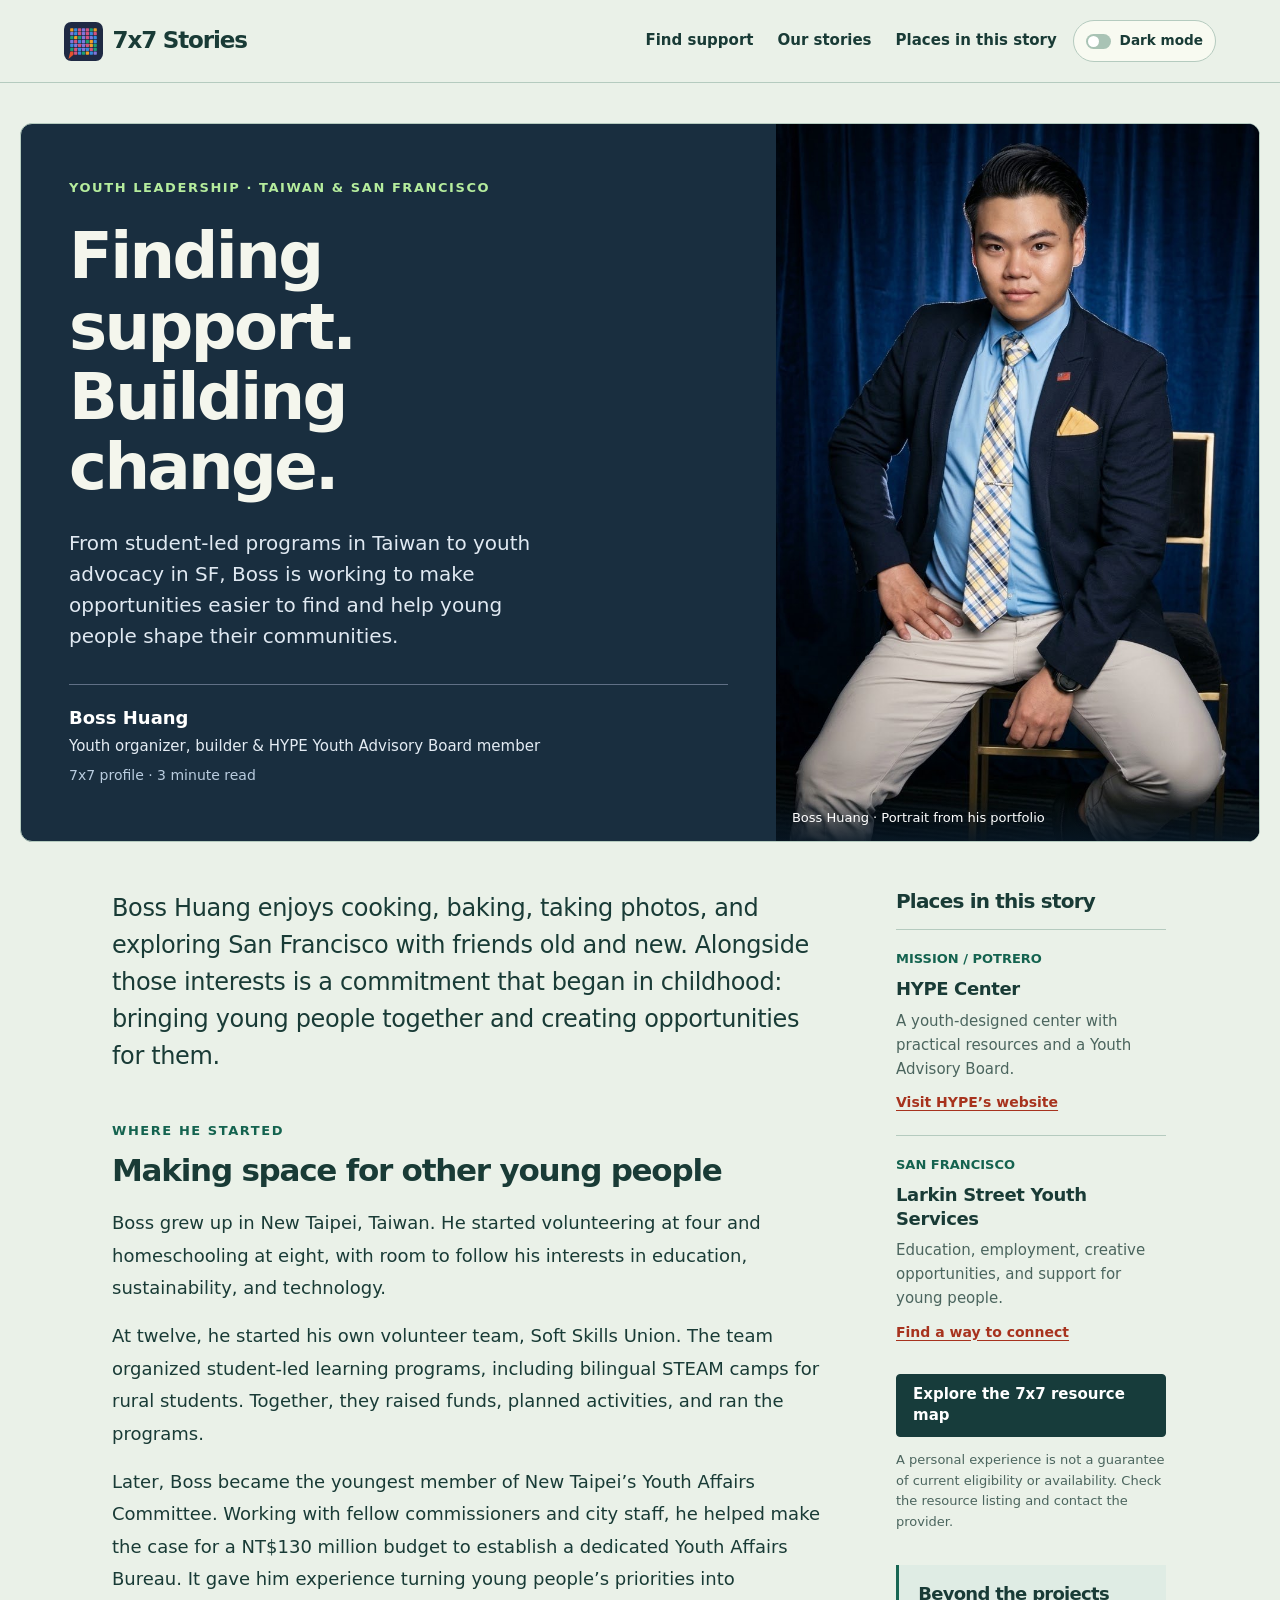
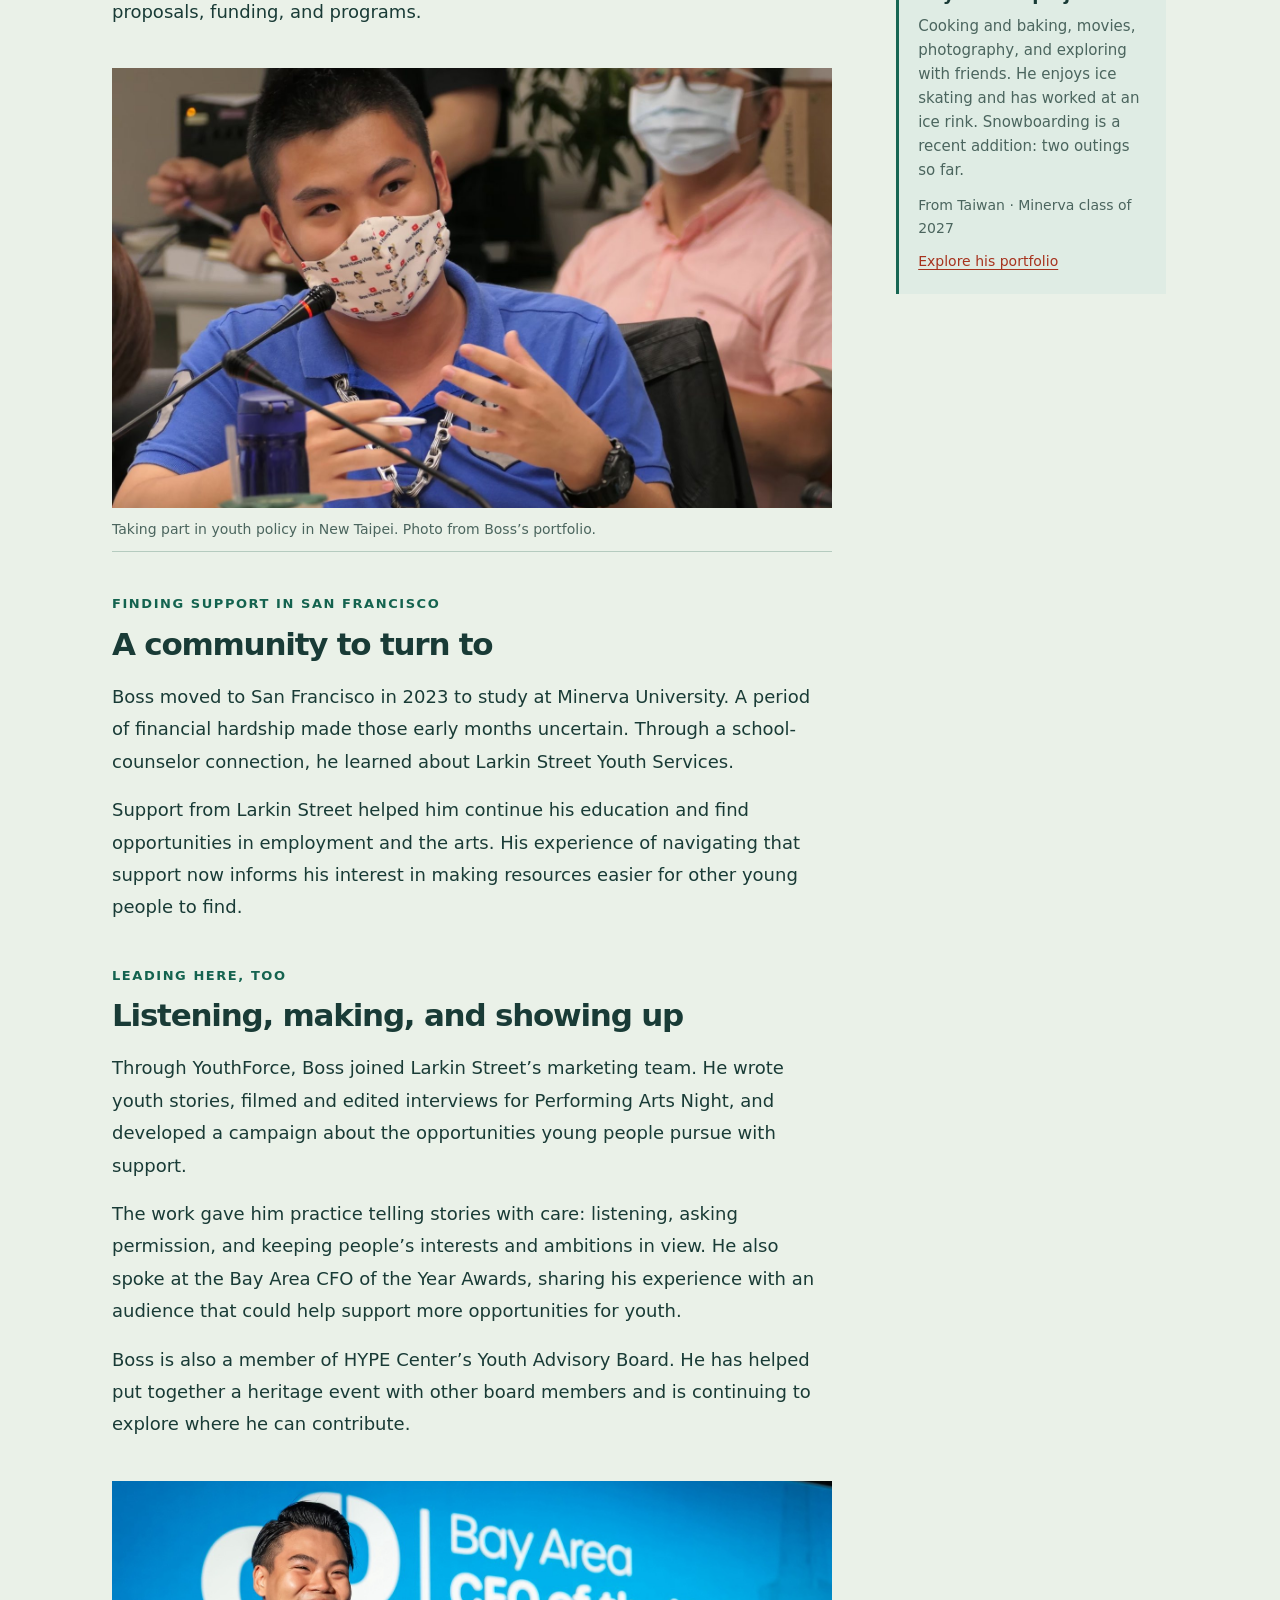
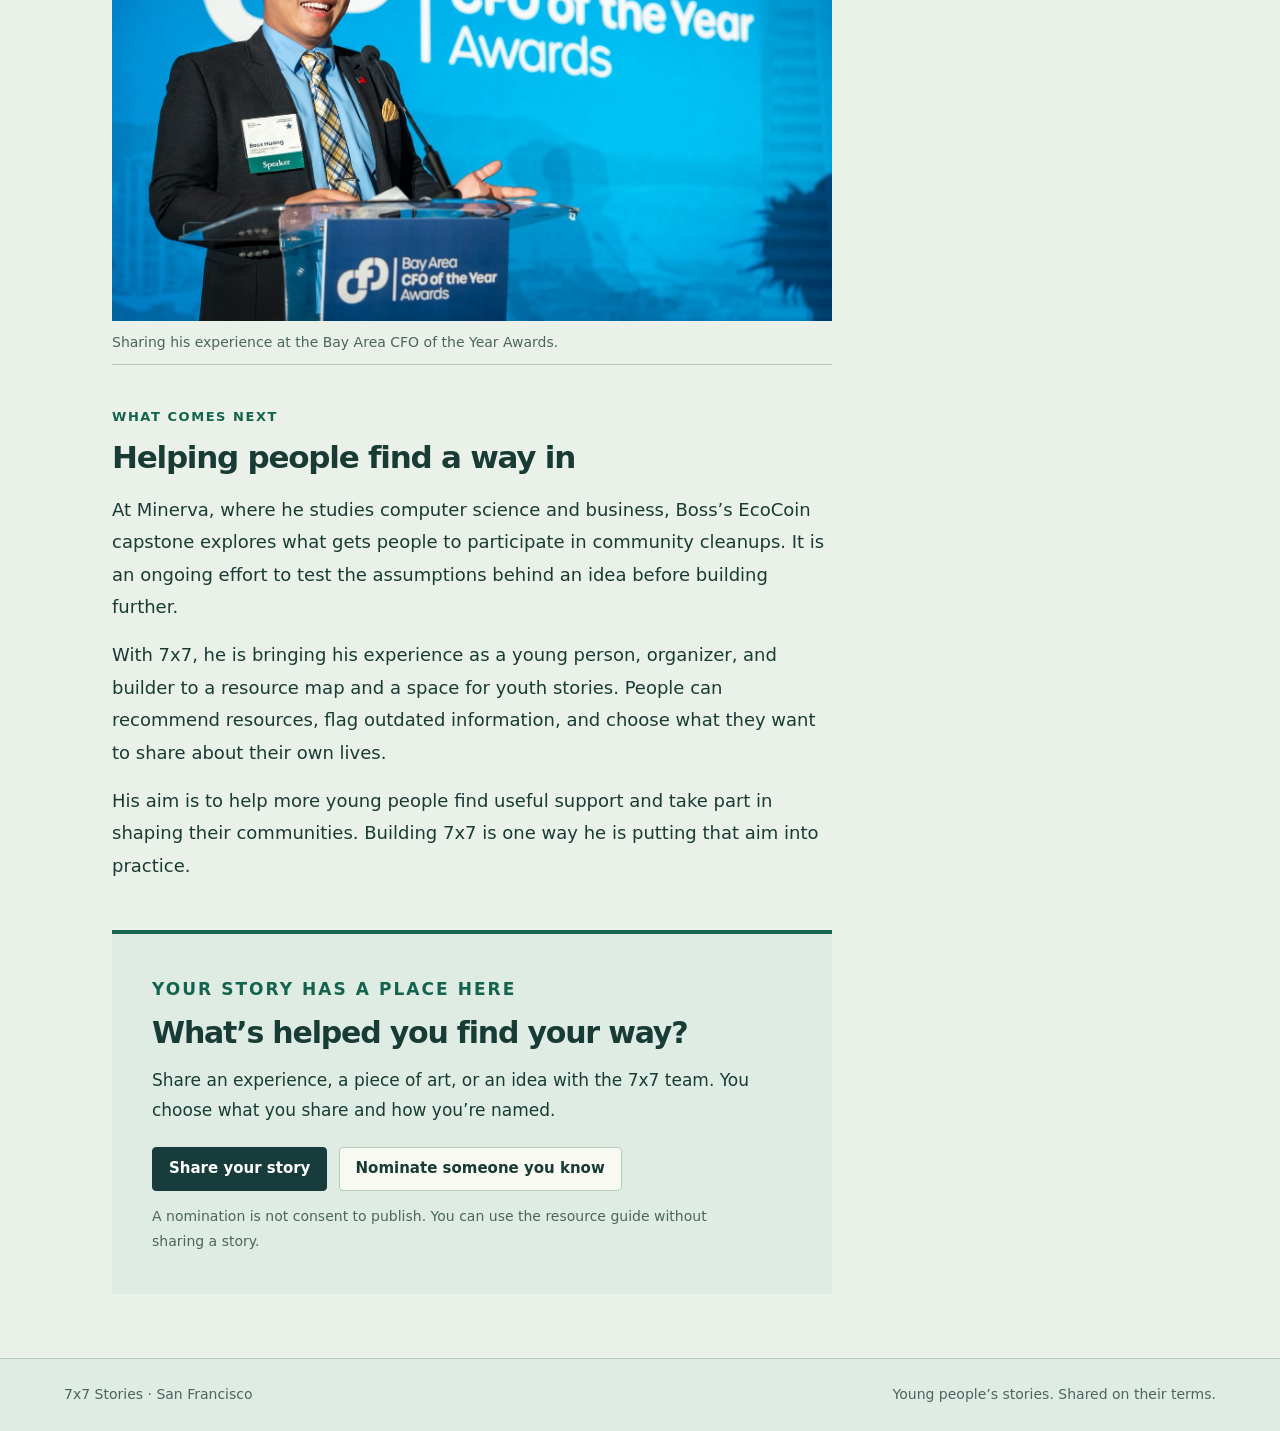
==== stories/boss-huang/index.html @ 477134ff "Publish Boss profile, invite new stories, and add light and dark themes" ====
<!doctype html><html lang="en"><head><meta charset="utf-8"><meta name="viewport" content="width=device-width,initial-scale=1"><meta name="description" content="Boss Huang on youth leadership in Taiwan and San Francisco, finding community, and building 7x7 Stories."><title>Boss Huang · Finding support. Building change. · 7x7 Stories</title><link rel="stylesheet" href="../../story.css?v=bb66f2e9b196"><link rel="stylesheet" href="../../theme.css?v=ca0a4fb6cbe6"><script src="../../theme.js?v=5d328eca664b"></script></head><body class="story-page"><a class="skip" href="#story">Skip to story</a>

<header><a class="brand" href="../../index.html"><img src="../../assets/mark.svg" alt="" width="39" height="39">7x7 Stories</a><nav aria-label="Main navigation"><a href="../../index.html">Find support</a><a href="../../index.html#stories">Our stories</a><a href="#places">Places in this story</a></nav><button class="theme-toggle" type="button" aria-pressed="false"><span class="theme-indicator" aria-hidden="true"></span>Dark mode</button></header>
<main><article><div class="cover"><div class="cover-copy"><p class="eyebrow">YOUTH LEADERSHIP · TAIWAN &amp; SAN FRANCISCO</p><h1>Finding support.<br>Building change.</h1><p class="dek">From student-led programs in Taiwan to youth advocacy in SF, Boss is working to make opportunities easier to find and help young people shape their communities.</p><p class="byline"><b>Boss Huang</b>Youth organizer, builder &amp; HYPE Youth Advisory Board member<span>7x7 profile · 3 minute read</span></p></div><figure class="cover-photo"><img src="../../assets/stories/boss/portrait.jpg" alt="Boss Huang seated for a portrait in a navy blazer with a yellow pocket square." width="864" height="1208"><figcaption>Boss Huang · Portrait from his portfolio</figcaption></figure></div>
<div class="article-layout"><div class="story" id="story"><p class="lead">Boss Huang enjoys cooking, baking, taking photos, and exploring San Francisco with friends old and new. Alongside those interests is a commitment that began in childhood: bringing young people together and creating opportunities for them.</p>
<section id="taiwan"><p class="chapter">WHERE HE STARTED</p><h2>Making space for other young people</h2><p>Boss grew up in New Taipei, Taiwan. He started volunteering at four and homeschooling at eight, with room to follow his interests in education, sustainability, and technology.</p><p>At twelve, he started his own volunteer team, Soft Skills Union. The team organized student-led learning programs, including bilingual STEAM camps for rural students. Together, they raised funds, planned activities, and ran the programs.</p><p>Later, Boss became the youngest member of New Taipei’s Youth Affairs Committee. Working with fellow commissioners and city staff, he helped make the case for a NT$130 million budget to establish a dedicated Youth Affairs Bureau. It gave him experience turning young people’s priorities into proposals, funding, and programs.</p></section>
<figure class="documentary"><img src="../../assets/stories/boss/youth-commission.jpg" alt="Boss speaking into a microphone at a New Taipei youth committee meeting." width="1600" height="1067" loading="lazy"><figcaption>Taking part in youth policy in New Taipei. Photo from Boss’s portfolio.</figcaption></figure>
<section id="support"><p class="chapter">FINDING SUPPORT IN SAN FRANCISCO</p><h2>A community to turn to</h2><p>Boss moved to San Francisco in 2023 to study at Minerva University. A period of financial hardship made those early months uncertain. Through a school-counselor connection, he learned about Larkin Street Youth Services.</p><p>Support from Larkin Street helped him continue his education and find opportunities in employment and the arts. His experience of navigating that support now informs his interest in making resources easier for other young people to find.</p></section>
<section id="leadership"><p class="chapter">LEADING HERE, TOO</p><h2>Listening, making, and showing up</h2><p>Through YouthForce, Boss joined Larkin Street’s marketing team. He wrote youth stories, filmed and edited interviews for Performing Arts Night, and developed a campaign about the opportunities young people pursue with support.</p><p>The work gave him practice telling stories with care: listening, asking permission, and keeping people’s interests and ambitions in view. He also spoke at the Bay Area CFO of the Year Awards, sharing his experience with an audience that could help support more opportunities for youth.</p><p>Boss is also a member of HYPE Center’s Youth Advisory Board. He has helped put together a heritage event with other board members and is continuing to explore where he can contribute.</p></section>
<figure class="documentary"><img src="../../assets/stories/boss/cfo-speaking.jpg" alt="Boss smiling while speaking at a podium at the Bay Area CFO of the Year Awards." width="1567" height="1045" loading="lazy"><figcaption>Sharing his experience at the Bay Area CFO of the Year Awards.</figcaption></figure>
<section id="next"><p class="chapter">WHAT COMES NEXT</p><h2>Helping people find a way in</h2><p>At Minerva, where he studies computer science and business, Boss’s EcoCoin capstone explores what gets people to participate in community cleanups. It is an ongoing effort to test the assumptions behind an idea before building further.</p><p>With 7x7, he is bringing his experience as a young person, organizer, and builder to a resource map and a space for youth stories. People can recommend resources, flag outdated information, and choose what they want to share about their own lives.</p><p>His aim is to help more young people find useful support and take part in shaping their communities. Building 7x7 is one way he is putting that aim into practice.</p></section>
<div class="invitation"><p class="chapter">YOUR STORY HAS A PLACE HERE</p><h2>What’s helped you find your way?</h2><p>Share an experience, a piece of art, or an idea with the 7x7 team. You choose what you share and how you’re named.</p><div class="actions"><a class="button" href="../../index.html?nominate=self#stories">Share your story</a><a class="button secondary" href="../../index.html?nominate=other#stories">Nominate someone you know</a></div><p class="small">A nomination is not consent to publish. You can use the resource guide without sharing a story.</p></div></div>
<aside class="sidebar" id="places" aria-label="Places connected to this story"><h2>Places in this story</h2><div class="place"><p class="area">MISSION / POTRERO</p><h3>HYPE Center</h3><p>A youth-designed center with practical resources and a Youth Advisory Board.</p><a href="https://www.freedom-forward.org/hypecenter">Visit HYPE’s website</a></div><div class="place"><p class="area">SAN FRANCISCO</p><h3>Larkin Street Youth Services</h3><p>Education, employment, creative opportunities, and support for young people.</p><a href="https://larkinstreetyouth.org/drop-in/">Find a way to connect</a></div><a class="button" href="../../index.html">Explore the 7x7 resource map</a><p class="sidebar-note">A personal experience is not a guarantee of current eligibility or availability. Check the resource listing and contact the provider.</p><div class="about-boss"><h3>Beyond the projects</h3><p>Cooking and baking, movies, photography, and exploring with friends. He enjoys ice skating and has worked at an ice rink. Snowboarding is a recent addition: two outings so far.</p><p class="small">From Taiwan · Minerva class of 2027</p><a href="https://bosshtw.github.io/portfolio/">Explore his portfolio</a></div></aside></div></article></main>

<footer><span>7x7 Stories · San Francisco</span><span>Young people’s stories. Shared on their terms.</span></footer>
</body></html>
---- story.css ----
*{box-sizing:border-box}:root{--ink:#192943;--muted:#536173;--line:#d7dfe4;--green:#176653;--orange:#ba3d21;--soft:#f1f6f5}html{scroll-behavior:smooth;scroll-padding-top:24px}body{margin:0;background:#fff;color:var(--ink);font:17px/1.7 system-ui,-apple-system,BlinkMacSystemFont,"Segoe UI",sans-serif}a{color:var(--orange);text-underline-offset:.2em}button{font:inherit;cursor:pointer}a:focus-visible,button:focus-visible,summary:focus-visible{outline:3px solid #0870b8;outline-offset:4px}h1,h2,h3,p,figure{margin:0}h1,h2,h3{line-height:1.1;letter-spacing:-.04em}p+p{margin-top:1rem}.skip{position:absolute;top:-100px;left:1rem;background:white;padding:1rem;z-index:9}.skip:focus{top:0}.preview{background:var(--soft);border-bottom:1px solid #c9ddd6;font-size:14px;padding:.6rem max(5vw,calc((100vw - 1240px)/2));display:flex;gap:1rem;justify-content:space-between;align-items:center}.preview b{font-weight:750}.preview button{padding:.15rem 0;background:transparent;border:0;color:var(--green);text-decoration:underline;font-size:14px}header{max-width:1400px;margin:auto;padding:1.25rem 5vw;display:flex;justify-content:space-between;align-items:center;gap:1rem;border-bottom:1px solid var(--line)}.brand{display:flex;gap:.6rem;align-items:center;text-decoration:none;color:var(--ink);font-size:23px;font-weight:750;letter-spacing:-.05em}.brand img{width:39px;height:39px}nav{display:flex;gap:1.5rem;font-size:15px;font-weight:650}nav a{color:var(--ink);text-decoration:none}.cover{max-width:1240px;margin:2.5rem auto 0;display:grid;grid-template-columns:1.25fr .8fr;background:var(--ink);color:#fff;min-height:550px;overflow:hidden}.cover-copy{padding:3.3rem 3rem;display:flex;flex-direction:column;justify-content:center}.eyebrow,.chapter{font-size:13px;letter-spacing:.12em;font-weight:750}.cover .eyebrow{color:#9ad2c0;margin-bottom:1.4rem}.cover h1{font-size:clamp(42px,5vw,68px);font-weight:780;max-width:12ch}.dek{color:#e0e9f2;font-size:20px;max-width:38ch;margin-top:1.6rem;line-height:1.55}.byline{margin-top:2rem;border-top:1px solid #607086;padding-top:1.1rem;font-size:15px;color:#e3ebf3}.byline b{color:white;display:block;font-size:18px}.byline span{display:block;margin-top:.3rem;font-size:14px;color:#b9ccdf}.cover-photo{position:relative;background:#102035}.cover-photo img{width:100%;height:100%;object-fit:cover;object-position:center 35%;display:block}.cover-photo figcaption{position:absolute;bottom:0;left:0;right:0;padding:.7rem 1rem;background:linear-gradient(transparent,#071725dc);color:#fff;font-size:13px}.article-layout{max-width:1120px;margin:0 auto;display:grid;grid-template-columns:minmax(0,720px) 270px;gap:4rem;padding:3rem 2rem 4rem}.story{font-size:18px;line-height:1.8;min-width:0}.story .lead{font-size:24px;line-height:1.55;letter-spacing:-.015em;margin-bottom:2.7rem}.story section{margin:2.5rem 0}.chapter{color:var(--green);margin-bottom:.7rem}.story h2{font-size:31px;margin-bottom:1.25rem}.story p{max-width:65ch}.documentary{margin:2.5rem 0}.documentary img{display:block;width:100%;height:auto;max-height:440px;object-fit:cover}.documentary figcaption{font-size:14px;line-height:1.5;color:var(--muted);padding:.7rem 0;border-bottom:1px solid var(--line)}.sidebar{align-self:start;position:sticky;top:1.5rem;font-size:15px}.sidebar h2{font-size:20px;margin-bottom:1.1rem}.place{padding:1.2rem 0;border-top:1px solid var(--line)}.place h3{font-size:18px;letter-spacing:-.02em;line-height:1.3;margin-bottom:.5rem}.place p{color:var(--muted);font-size:15px;line-height:1.6;margin-bottom:.6rem}.place .area{font-size:13px;font-weight:700;color:var(--green);margin-bottom:.45rem}.place a{font-weight:600;font-size:14px}.button{display:inline-flex;align-items:center;justify-content:center;text-decoration:none;min-height:44px;border-radius:4px;padding:.6rem 1rem;font-weight:650;font-size:15px;background:var(--ink);border:1px solid var(--ink);color:white;line-height:1.4}.button.secondary{background:white;color:var(--ink);border-color:#aab8c6}.sidebar>.button{width:100%;margin-top:.6rem}.sidebar-note{font-size:13px!important;color:var(--muted);margin-top:.8rem;line-height:1.6}.about-boss{padding:1.2rem;margin-top:2rem;background:var(--soft);border-left:3px solid var(--green)}.about-boss h3{font-size:18px;margin-bottom:.6rem}.about-boss p{font-size:15px;color:var(--muted);line-height:1.6}.about-boss a{font-size:14px;display:inline-block;margin-top:.7rem}.invitation{padding:2.5rem;background:var(--soft);border-top:4px solid var(--green);margin-top:3rem}.invitation h2{font-size:30px;margin-bottom:1rem}.invitation p{font-size:17px}.actions{display:flex;flex-wrap:wrap;gap:.7rem;margin-top:1.3rem}.small{font-size:14px!important;color:var(--muted);margin-top:.8rem!important}.review{max-width:1120px;margin:0 auto 2.5rem;padding:0 2rem;color:var(--muted);font-size:15px}.review details{border:1px solid var(--line);padding:1rem 1.3rem;border-radius:6px}.review summary{cursor:pointer;font-weight:650;color:var(--ink)}.review h3{font-size:17px;margin:1rem 0 .5rem}.review ul{padding-left:1.2rem}.review li{margin:.5rem 0}.review a{overflow-wrap:anywhere}footer{border-top:1px solid var(--line);padding:1.5rem 5vw;display:flex;justify-content:space-between;gap:1rem;flex-wrap:wrap;font-size:14px;color:var(--muted)}@media(max-width:1000px){.cover{margin:1.5rem 4vw 0}.cover-copy{padding:2.4rem 2rem}.article-layout{gap:2rem;grid-template-columns:minmax(0,1fr) 240px}.cover h1{font-size:52px}.dek{font-size:18px}}@media(max-width:740px){.preview{display:block;font-size:13px}.preview button{display:block;margin-top:.3rem}header{padding:1rem 5vw;flex-wrap:wrap}.brand{font-size:21px}nav{font-size:14px;gap:1rem}.cover{display:flex;flex-direction:column-reverse;margin:1rem 4vw 0}.cover-photo img{height:320px;object-position:center top}.cover-copy{padding:2rem 1.5rem}.cover h1{font-size:44px;max-width:13ch}.cover .eyebrow{margin-bottom:1rem}.dek{font-size:18px}.byline{margin-top:1.4rem}.article-layout{display:block;padding:2rem 6vw 3rem}.story{font-size:17px}.story .lead{font-size:21px}.story h2{font-size:28px}.sidebar{position:static;margin-top:2.5rem;display:grid;grid-template-columns:1fr 1fr;gap:0 1rem}.sidebar>h2,.sidebar>.button,.sidebar>.sidebar-note,.about-boss{grid-column:1/-1}.place h3{font-size:17px}.invitation{padding:1.5rem}.review{padding:0 6vw}.documentary img{max-height:none}.cover-photo figcaption{font-size:12px}}@media(max-width:380px){nav{font-size:13px}.cover h1{font-size:38px}.sidebar{display:block}.cover-photo img{height:280px}}@media(prefers-reduced-motion:reduce){html{scroll-behavior:auto}}@media print{.preview,header nav,.review,.actions,footer,.sidebar>.button{display:none}.cover{margin:0;min-height:0;grid-template-columns:1.5fr .7fr;background:white;color:#192943;break-inside:avoid}.cover-copy{padding:1rem}.cover h1{font-size:35px}.cover .eyebrow,.dek,.byline,.byline b,.byline span{color:#192943}.cover-photo img{max-height:300px}.article-layout{display:block;padding:1rem}.story{font-size:11pt;line-height:1.55}.story h2{font-size:20pt}.story .lead{font-size:14pt}.documentary{break-inside:avoid;max-width:75%;margin:1rem auto}.documentary img{max-height:250px}.sidebar{position:static}.invitation{break-inside:avoid;padding:1rem}.story section{margin:1.4rem 0}a{color:#192943}}
---- theme.css ----
/* Shared color and story collection styles. */
:root{--paper:#eaf1e8;--subtle:#dfece4;--ink:#193b36;--navy:#173c3b;--muted:#4b655e;--line:#b5cbbf;--teal:#14634f;--orange:#a7331e;--peach:#f9e1d1;--panel:#f8faf1;--accent:#bbef73;color-scheme:light}
:root[data-theme=dark]{--paper:#101f2b;--subtle:#1a303c;--ink:#edf5ec;--navy:#dcefe7;--muted:#b6cbd0;--line:#49616a;--teal:#9bdfbd;--orange:#ffb49c;--peach:#342c32;--panel:#182b38;--accent:#bbef73;color-scheme:dark}
body,.story-page{background:var(--paper);color:var(--ink)}.site-header{background:var(--paper);border-bottom:2px solid var(--line);gap:1.5rem}.site-header nav{margin-left:auto}.theme-toggle{display:inline-flex;align-items:center;justify-content:center;gap:.55rem;min-height:42px;white-space:nowrap;padding:.45rem .75rem;border:1px solid var(--line);border-radius:999px;background:var(--panel);color:var(--ink);font-size:.85rem;font-weight:650;line-height:1.3;flex-shrink:0}.theme-indicator{width:25px;height:15px;border-radius:999px;background:#a9c3b5;position:relative}.theme-indicator::after{content:"";position:absolute;width:11px;height:11px;left:2px;top:2px;border-radius:50%;background:#fff}.theme-toggle[aria-pressed=true] .theme-indicator{background:var(--accent)}.theme-toggle[aria-pressed=true] .theme-indicator::after{left:12px;background:#102527}
.filters,.map-welcome,.map-panel,.resource-card,.empty-results,dialog{background:var(--panel)}input,select,textarea{background-color:var(--paper);color:var(--ink);border-color:var(--line)}input::placeholder,textarea::placeholder{color:var(--muted);opacity:1}.resource-card .summary,.resource-meta,.checked,.directory-footnote,.tag,.map-privacy,.small-note{color:var(--muted)}.resource-card .quick-facts{border-left-color:var(--line)}.card-actions{background:var(--subtle)}.card-actions button,.text-button{color:var(--orange)}.chip,.button.secondary{background:var(--panel);color:var(--ink);border-color:var(--line)}.button.primary,.chip[aria-pressed=true],.view-button[aria-pressed=true]{background:#173c3b;color:#fff;border-color:#173c3b}.provider-badge{color:#192943}.provider-initials{color:#192943}.age-badge{background:#d3eadb;color:#174e3e}.tag,.view-options{background:var(--subtle)}.detail-note{color:var(--ink);background:var(--peach)}footer{background:var(--subtle)}.close-button{background:var(--subtle);color:var(--ink)}.leaflet-popup-content,.leaflet-tooltip{color:#192943}.collection-heading{max-width:700px}.collection-heading h2{font-size:clamp(2.3rem,4.5vw,4rem);letter-spacing:-.045em}.collection-heading>p:last-child{font-size:1.1rem;margin-top:1rem;max-width:57ch}.story-collection.stories{display:block;max-width:none;background:var(--subtle);border-top:2px solid var(--line);border-bottom:2px solid var(--line);padding:3.8rem max(4vw,calc((100vw - 1320px)/2))}.story-collection .eyebrow{color:var(--teal)}.story-grid{display:grid;grid-template-columns:repeat(2,minmax(0,1fr));gap:1.5rem;margin-top:2rem;max-width:1320px}.story-card{border:1px solid var(--line);border-radius:12px;overflow:hidden;background:var(--panel);display:flex;flex-direction:column;min-width:0}.story-card-image{display:block;overflow:hidden;background:#142a40;height:260px}.story-card-image img{width:100%;height:100%;object-fit:cover;object-position:center top;display:block}.story-card-copy{padding:1.7rem;display:flex;flex-direction:column;align-items:start;flex:1}.story-card-copy h3{font-size:1.9rem;line-height:1.15;margin:.6rem 0 1rem}.story-card-copy h3 a{color:inherit;text-decoration:none}.story-card-copy h3 a:hover{text-decoration:underline}.story-card-copy>p:not(.story-kicker){margin:0 0 1.4rem;max-width:49ch}.story-card-copy .text-link,.story-card-copy .button{margin-top:auto}.story-kicker{font-size:.75rem;letter-spacing:.09em;font-weight:750;line-height:1.5}.published-story{border-top:5px solid #ee7859}.invitation-art{height:175px;display:flex;align-items:center;justify-content:center;gap:1.4rem;overflow:hidden;position:relative;color:#173c3b}.invitation-mint .invitation-art{background:#9ddbc6}.invitation-yellow .invitation-art{background:#f1d36b}.invitation-coral .invitation-art{background:#f39c83}.art-window{display:block;width:75px;height:95px;border:5px solid #173c3b;border-radius:40px 40px 0 0;transform:rotate(-10deg);background:#e8f6a8}.art-star{font-size:100px;line-height:1;transform:rotate(12deg)}.art-dialogue{font-size:2rem;font-weight:750;background:#fff7d4;padding:.3rem 1.2rem;border:2px solid #173c3b;border-radius:25px 25px 4px 25px;transform:rotate(-8deg)}.art-dialogue.second{transform:rotate(9deg);background:#173c3b;color:#f1d36b;border-radius:25px 25px 25px 4px}.art-sheet{font-size:1.45rem;line-height:1.05;letter-spacing:-.04em;font-weight:800;display:block;padding:1rem 2.2rem;background:#fef0dc;transform:rotate(-8deg);border:2px solid #173c3b;box-shadow:9px 9px 0 #173c3b}.collection-note{max-width:90ch;margin-top:1.5rem}.story-page header{background:var(--paper);border-color:var(--line);max-width:none;padding-left:max(5vw,calc((100vw - 1240px)/2));padding-right:max(5vw,calc((100vw - 1240px)/2))}.story-page header nav{margin-left:auto}.story-page .brand,.story-page nav a{color:var(--ink)}.story-page .cover{border:1px solid var(--line);border-radius:12px;background:#192e3f}.story-page .cover h1{color:#f4f6ed}.story-page .cover .eyebrow{color:#b5ec9d}.story-page .chapter{color:var(--teal)}.story-page .invitation,.story-page .about-boss{background:var(--subtle)}.story-page .cover-photo figcaption{color:#fff}.story-page .place,.story-page .documentary figcaption{border-color:var(--line)}.story-page .place .area{color:var(--teal)}.story-page .button.secondary{background:var(--panel);color:var(--ink);border-color:var(--line)}.story-page .button:not(.secondary){background:#173c3b;color:white;border-color:#173c3b}
[data-theme=dark] .button.primary,[data-theme=dark] .chip[aria-pressed=true],[data-theme=dark] .view-button[aria-pressed=true],[data-theme=dark] .story-page .button:not(.secondary){background:var(--accent);color:#132c26;border-color:var(--accent)}[data-theme=dark] .age-badge{background:#254d43;color:#c4eed6}[data-theme=dark] .leaflet-tile-pane{filter:brightness(.8) saturate(.8)}[data-theme=dark] select{background-image:url("data:image/svg+xml,%3Csvg xmlns='http://www.w3.org/2000/svg' width='16' height='16' fill='none' stroke='%23edf5ec' stroke-width='2'%3E%3Cpath d='m4 6 4 4 4-4'/%3E%3C/svg%3E")}[data-theme=dark] .story-page .cover{background:#1c3442}
@media(max-width:950px){.site-header{gap:.7rem}.site-header nav{gap:.9rem}.theme-toggle{font-size:.8rem;padding:.4rem .6rem}.story-page header{flex-wrap:wrap}.story-page header nav{margin-left:auto;gap:1rem}.story-page .theme-toggle{margin-left:auto}}
@media(max-width:650px){.site-header nav{order:3;width:100%;margin-left:0}.site-header>.theme-toggle{margin-left:auto}.story-grid{grid-template-columns:1fr;gap:1.2rem}.story-collection.stories{padding:2.8rem 5vw}.story-card-copy{padding:1.3rem}.story-card-copy h3{font-size:1.65rem}.story-card-image{height:250px}.invitation-art{height:140px}.story-page header nav{order:3;width:100%;justify-content:space-between;font-size:.8rem}.story-page .cover{border-radius:8px}.story-page .cover-copy{padding:1.5rem}}
@media print{.theme-toggle{display:none!important}:root,:root[data-theme=dark]{--paper:white;--subtle:white;--panel:white;--ink:#192943;--navy:#192943;--muted:#465766;--line:#b0b8bf;--teal:#176653;--orange:#99321a;color-scheme:light}body,.story-page{background:white}.story-page .cover{background:white}.story-page .cover h1{color:#192943}.invitation-art{display:none}.story-grid{display:block}.story-card{break-inside:avoid;margin:1rem 0}.story-card-image{height:160px}}
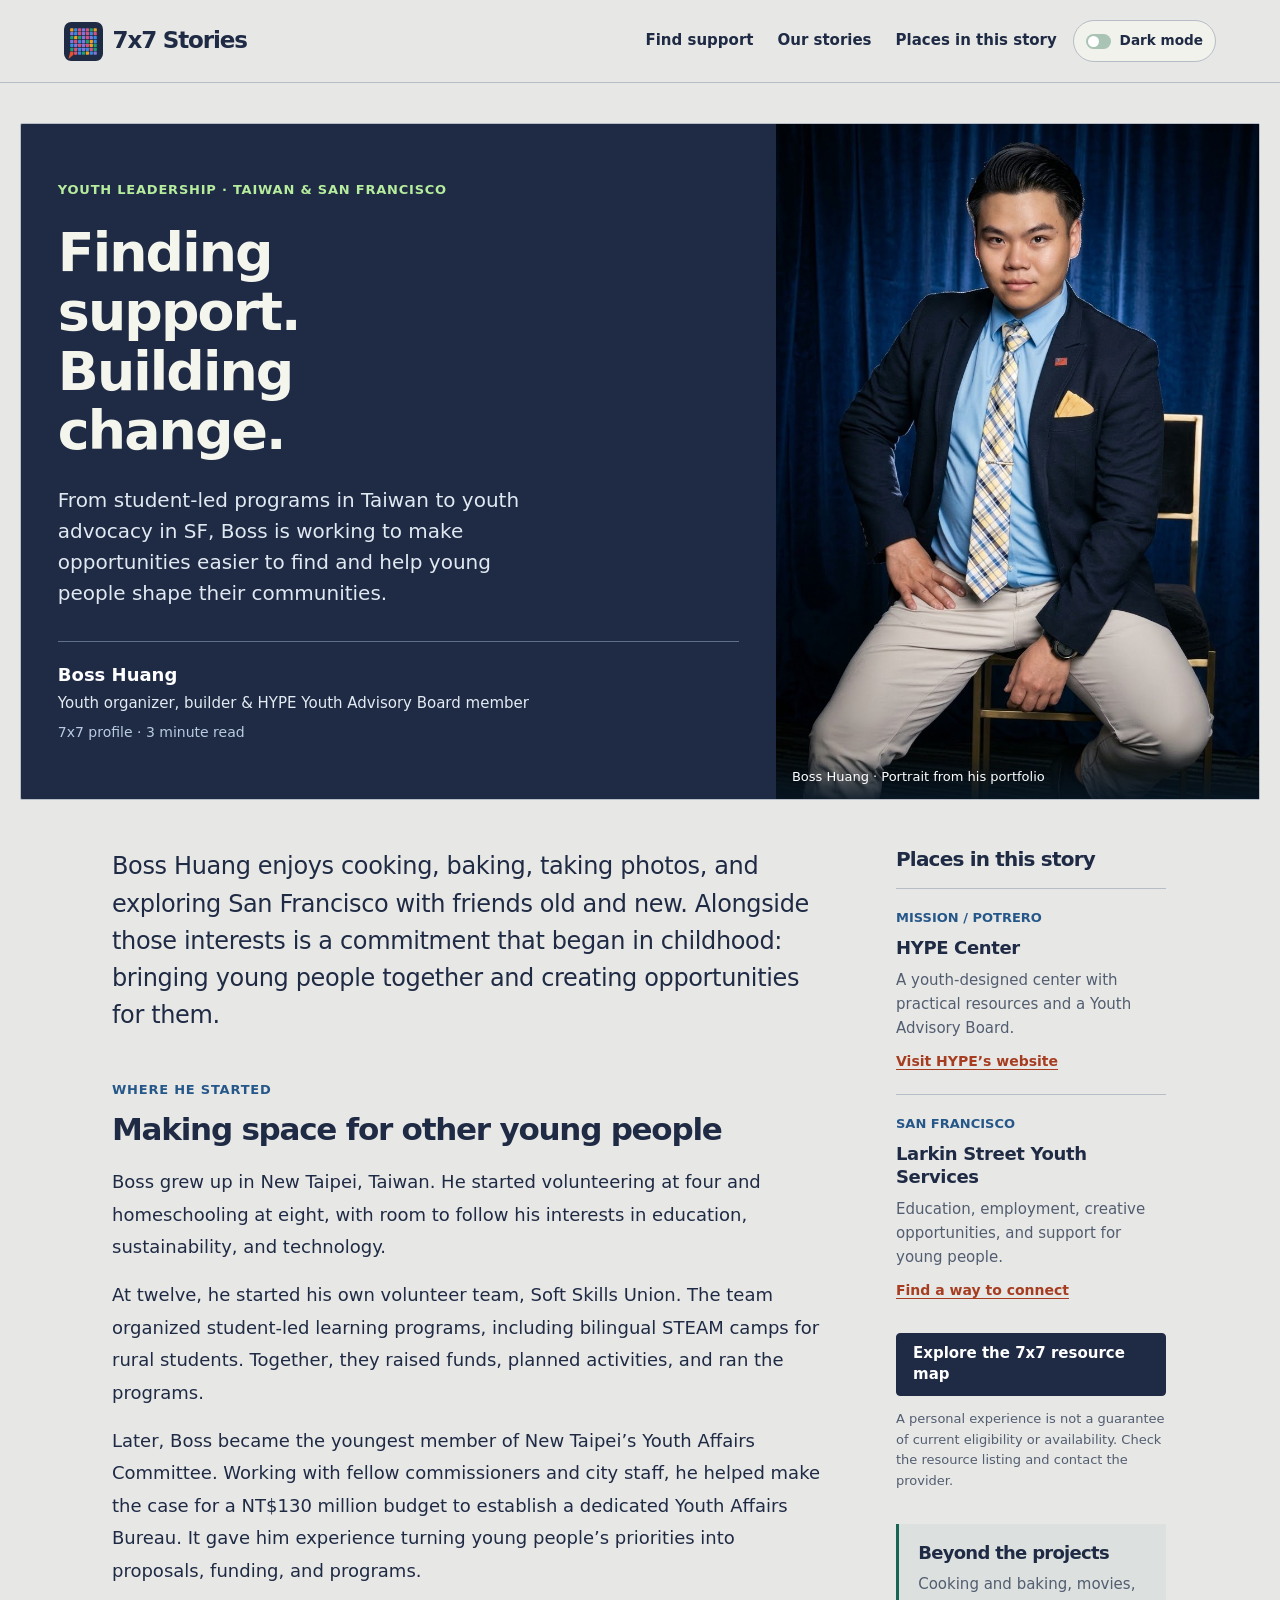
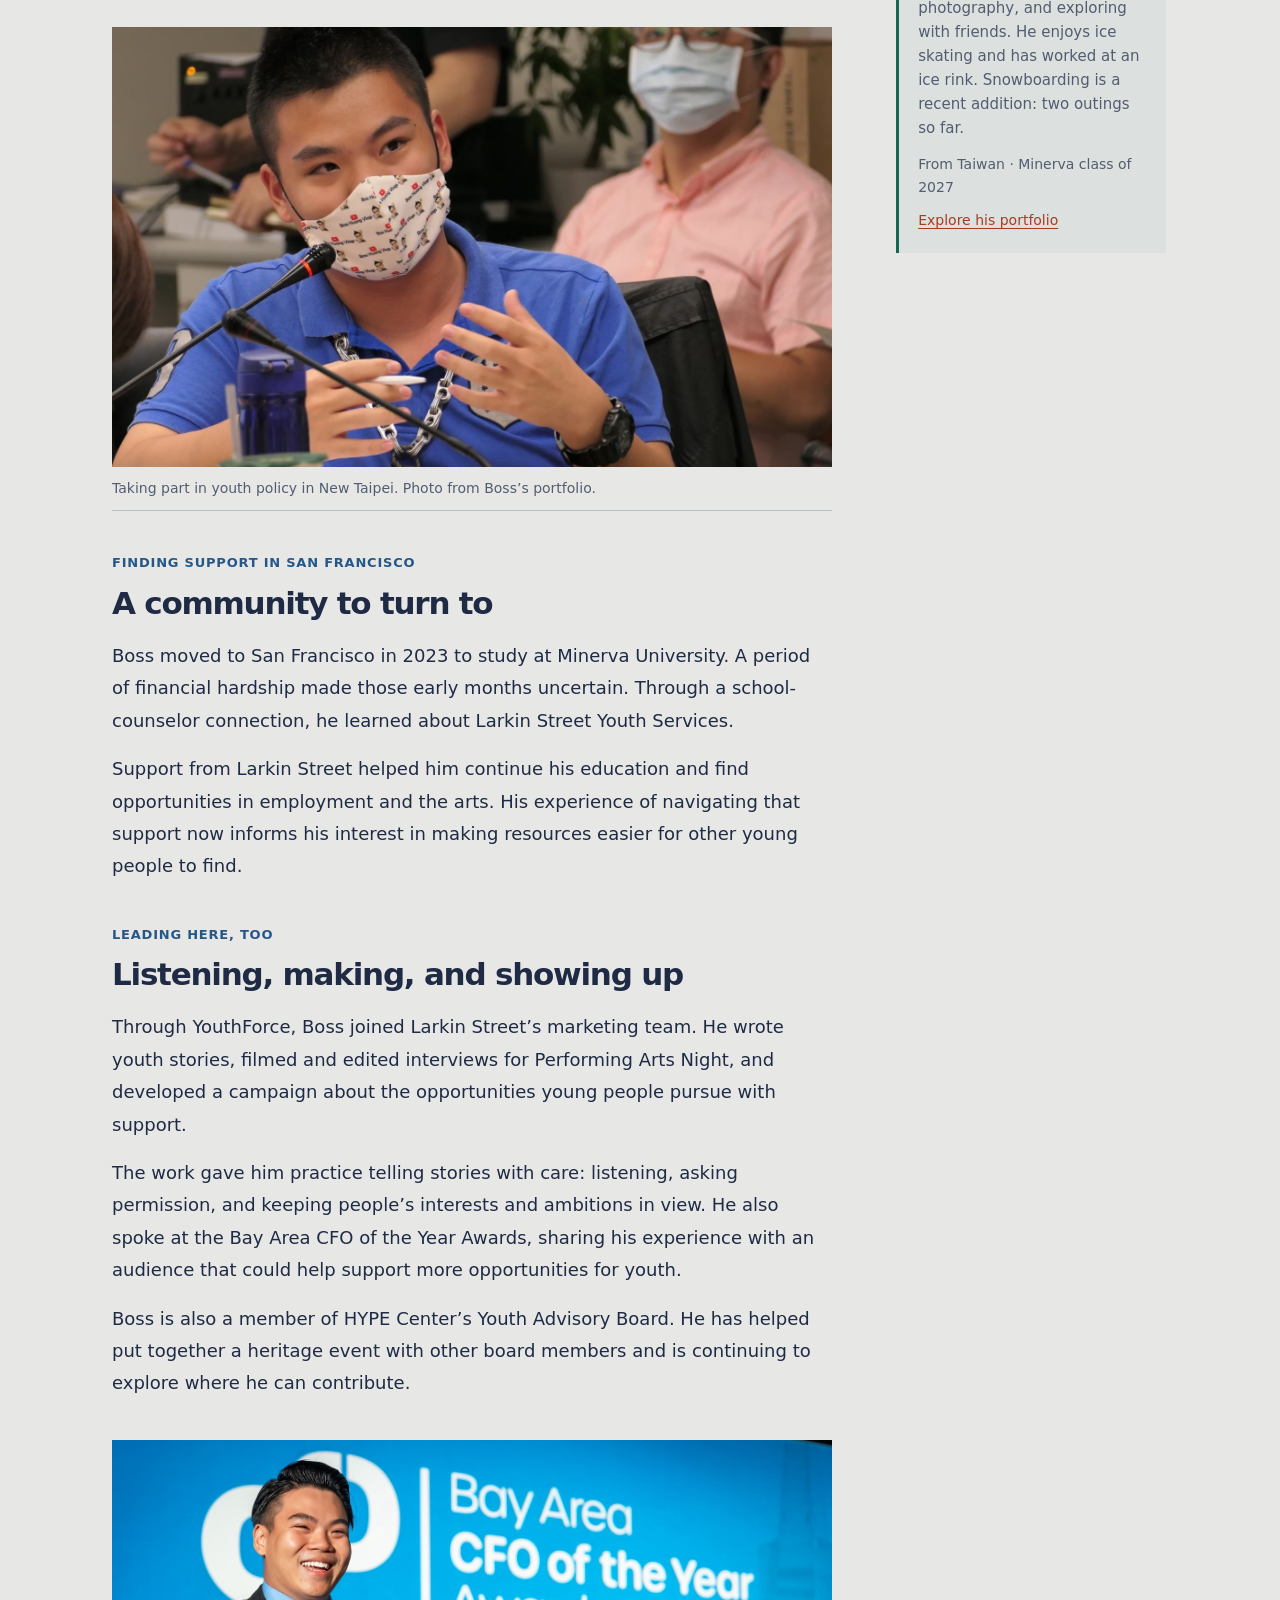
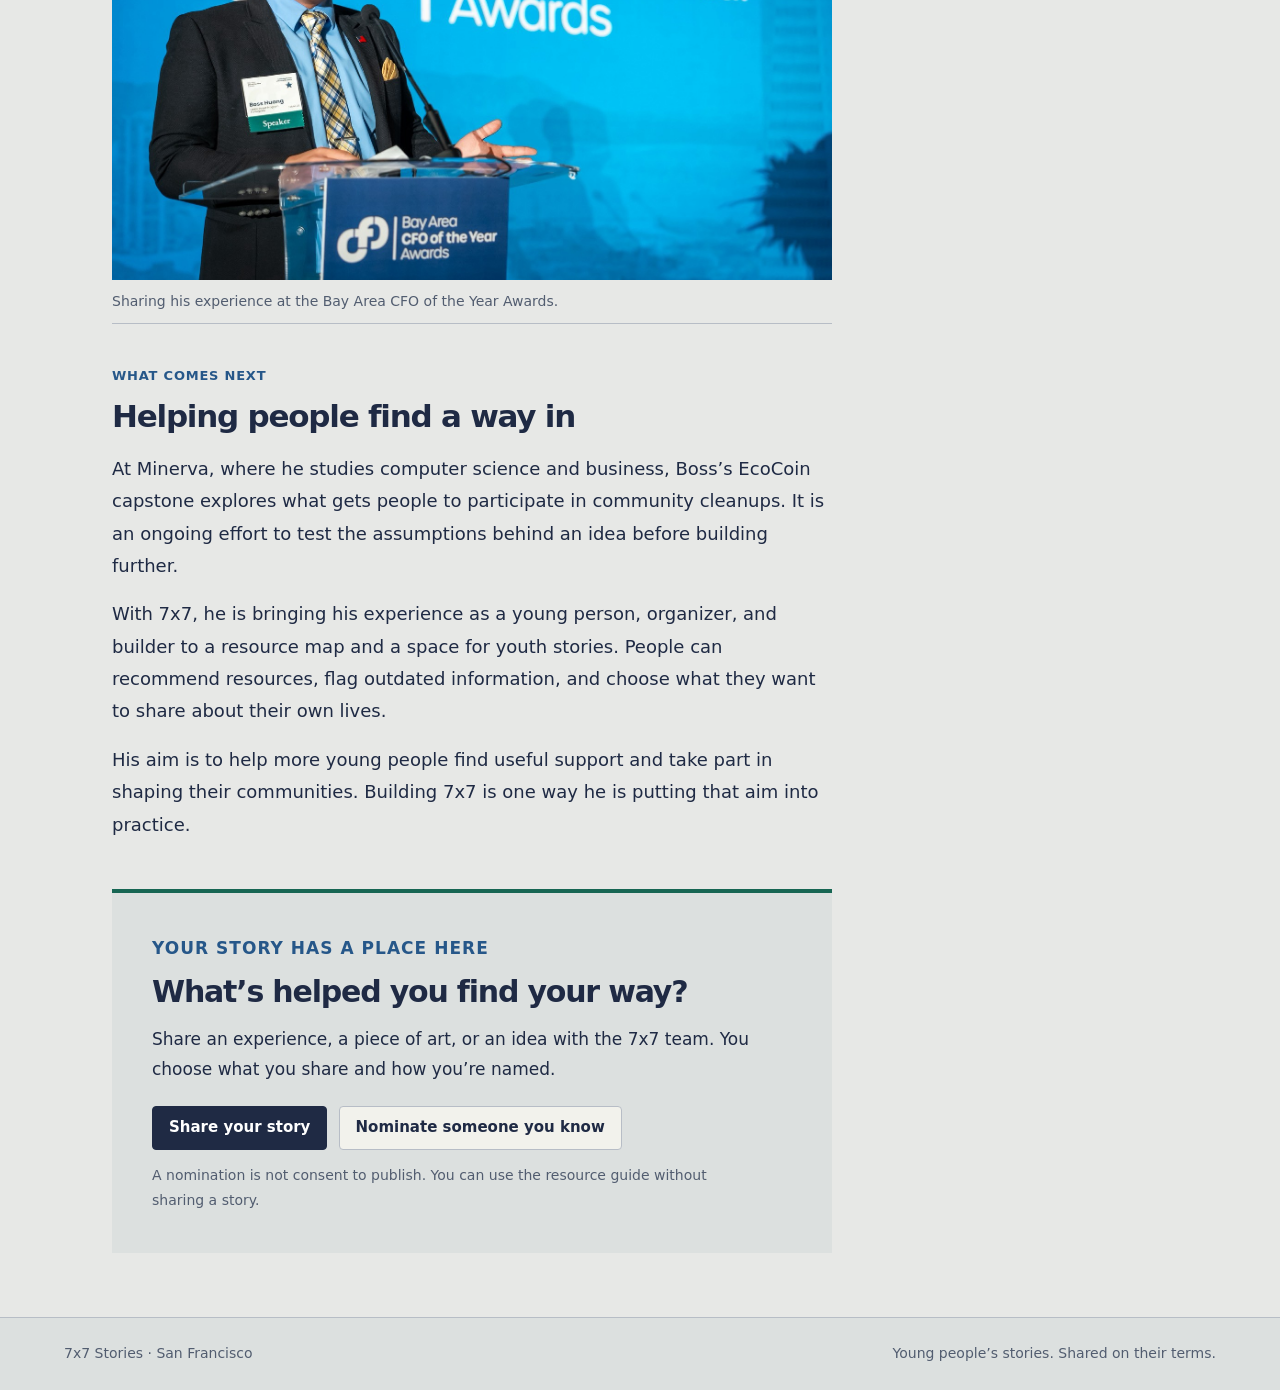
==== commit 4756fe6f: "Use compact story tiles in the original mural logo colors" ====
--- a/stories/boss-huang/index.html
+++ b/stories/boss-huang/index.html
@@ -1,4 +1,4 @@
-<!doctype html><html lang="en"><head><meta charset="utf-8"><meta name="viewport" content="width=device-width,initial-scale=1"><meta name="description" content="Boss Huang on youth leadership in Taiwan and San Francisco, finding community, and building 7x7 Stories."><title>Boss Huang · Finding support. Building change. · 7x7 Stories</title><link rel="stylesheet" href="../../story.css?v=bb66f2e9b196"><link rel="stylesheet" href="../../theme.css?v=ca0a4fb6cbe6"><script src="../../theme.js?v=5d328eca664b"></script></head><body class="story-page"><a class="skip" href="#story">Skip to story</a>
+<!doctype html><html lang="en"><head><meta charset="utf-8"><meta name="viewport" content="width=device-width,initial-scale=1"><meta name="description" content="Boss Huang on youth leadership in Taiwan and San Francisco, finding community, and building 7x7 Stories."><title>Boss Huang · Finding support. Building change. · 7x7 Stories</title><link rel="stylesheet" href="../../story.css?v=bb66f2e9b196"><link rel="stylesheet" href="../../theme.css?v=f44aa53bf625"><script src="../../theme.js?v=5d328eca664b"></script></head><body class="story-page"><a class="skip" href="#story">Skip to story</a>
 
 <header><a class="brand" href="../../index.html"><img src="../../assets/mark.svg" alt="" width="39" height="39">7x7 Stories</a><nav aria-label="Main navigation"><a href="../../index.html">Find support</a><a href="../../index.html#stories">Our stories</a><a href="#places">Places in this story</a></nav><button class="theme-toggle" type="button" aria-pressed="false"><span class="theme-indicator" aria-hidden="true"></span>Dark mode</button></header>
 <main><article><div class="cover"><div class="cover-copy"><p class="eyebrow">YOUTH LEADERSHIP · TAIWAN &amp; SAN FRANCISCO</p><h1>Finding support.<br>Building change.</h1><p class="dek">From student-led programs in Taiwan to youth advocacy in SF, Boss is working to make opportunities easier to find and help young people shape their communities.</p><p class="byline"><b>Boss Huang</b>Youth organizer, builder &amp; HYPE Youth Advisory Board member<span>7x7 profile · 3 minute read</span></p></div><figure class="cover-photo"><img src="../../assets/stories/boss/portrait.jpg" alt="Boss Huang seated for a portrait in a navy blazer with a yellow pocket square." width="864" height="1208"><figcaption>Boss Huang · Portrait from his portfolio</figcaption></figure></div>
--- a/theme.css
+++ b/theme.css
@@ -1,9 +1,27 @@
 /* Shared color and story collection styles. */
-:root{--paper:#eaf1e8;--subtle:#dfece4;--ink:#193b36;--navy:#173c3b;--muted:#4b655e;--line:#b5cbbf;--teal:#14634f;--orange:#a7331e;--peach:#f9e1d1;--panel:#f8faf1;--accent:#bbef73;color-scheme:light}
-:root[data-theme=dark]{--paper:#101f2b;--subtle:#1a303c;--ink:#edf5ec;--navy:#dcefe7;--muted:#b6cbd0;--line:#49616a;--teal:#9bdfbd;--orange:#ffb49c;--peach:#342c32;--panel:#182b38;--accent:#bbef73;color-scheme:dark}
+:root{--paper:#e7e8e6;--subtle:#dce0df;--ink:#1f2a44;--navy:#1f2a44;--muted:#525d70;--line:#b7bdc6;--teal:#265789;--orange:#a63d20;--peach:#efdfd2;--panel:#f2f2ec;--accent:#EF9F27;color-scheme:light}
+:root[data-theme=dark]{--paper:#141b2a;--subtle:#1f2a3e;--ink:#f0f0e9;--navy:#e3e8f3;--muted:#bbc3d0;--line:#46536a;--teal:#93b7ee;--orange:#f4af8b;--peach:#342c32;--panel:#1c2639;--accent:#EF9F27;color-scheme:dark}
 body,.story-page{background:var(--paper);color:var(--ink)}.site-header{background:var(--paper);border-bottom:2px solid var(--line);gap:1.5rem}.site-header nav{margin-left:auto}.theme-toggle{display:inline-flex;align-items:center;justify-content:center;gap:.55rem;min-height:42px;white-space:nowrap;padding:.45rem .75rem;border:1px solid var(--line);border-radius:999px;background:var(--panel);color:var(--ink);font-size:.85rem;font-weight:650;line-height:1.3;flex-shrink:0}.theme-indicator{width:25px;height:15px;border-radius:999px;background:#a9c3b5;position:relative}.theme-indicator::after{content:"";position:absolute;width:11px;height:11px;left:2px;top:2px;border-radius:50%;background:#fff}.theme-toggle[aria-pressed=true] .theme-indicator{background:var(--accent)}.theme-toggle[aria-pressed=true] .theme-indicator::after{left:12px;background:#102527}
-.filters,.map-welcome,.map-panel,.resource-card,.empty-results,dialog{background:var(--panel)}input,select,textarea{background-color:var(--paper);color:var(--ink);border-color:var(--line)}input::placeholder,textarea::placeholder{color:var(--muted);opacity:1}.resource-card .summary,.resource-meta,.checked,.directory-footnote,.tag,.map-privacy,.small-note{color:var(--muted)}.resource-card .quick-facts{border-left-color:var(--line)}.card-actions{background:var(--subtle)}.card-actions button,.text-button{color:var(--orange)}.chip,.button.secondary{background:var(--panel);color:var(--ink);border-color:var(--line)}.button.primary,.chip[aria-pressed=true],.view-button[aria-pressed=true]{background:#173c3b;color:#fff;border-color:#173c3b}.provider-badge{color:#192943}.provider-initials{color:#192943}.age-badge{background:#d3eadb;color:#174e3e}.tag,.view-options{background:var(--subtle)}.detail-note{color:var(--ink);background:var(--peach)}footer{background:var(--subtle)}.close-button{background:var(--subtle);color:var(--ink)}.leaflet-popup-content,.leaflet-tooltip{color:#192943}.collection-heading{max-width:700px}.collection-heading h2{font-size:clamp(2.3rem,4.5vw,4rem);letter-spacing:-.045em}.collection-heading>p:last-child{font-size:1.1rem;margin-top:1rem;max-width:57ch}.story-collection.stories{display:block;max-width:none;background:var(--subtle);border-top:2px solid var(--line);border-bottom:2px solid var(--line);padding:3.8rem max(4vw,calc((100vw - 1320px)/2))}.story-collection .eyebrow{color:var(--teal)}.story-grid{display:grid;grid-template-columns:repeat(2,minmax(0,1fr));gap:1.5rem;margin-top:2rem;max-width:1320px}.story-card{border:1px solid var(--line);border-radius:12px;overflow:hidden;background:var(--panel);display:flex;flex-direction:column;min-width:0}.story-card-image{display:block;overflow:hidden;background:#142a40;height:260px}.story-card-image img{width:100%;height:100%;object-fit:cover;object-position:center top;display:block}.story-card-copy{padding:1.7rem;display:flex;flex-direction:column;align-items:start;flex:1}.story-card-copy h3{font-size:1.9rem;line-height:1.15;margin:.6rem 0 1rem}.story-card-copy h3 a{color:inherit;text-decoration:none}.story-card-copy h3 a:hover{text-decoration:underline}.story-card-copy>p:not(.story-kicker){margin:0 0 1.4rem;max-width:49ch}.story-card-copy .text-link,.story-card-copy .button{margin-top:auto}.story-kicker{font-size:.75rem;letter-spacing:.09em;font-weight:750;line-height:1.5}.published-story{border-top:5px solid #ee7859}.invitation-art{height:175px;display:flex;align-items:center;justify-content:center;gap:1.4rem;overflow:hidden;position:relative;color:#173c3b}.invitation-mint .invitation-art{background:#9ddbc6}.invitation-yellow .invitation-art{background:#f1d36b}.invitation-coral .invitation-art{background:#f39c83}.art-window{display:block;width:75px;height:95px;border:5px solid #173c3b;border-radius:40px 40px 0 0;transform:rotate(-10deg);background:#e8f6a8}.art-star{font-size:100px;line-height:1;transform:rotate(12deg)}.art-dialogue{font-size:2rem;font-weight:750;background:#fff7d4;padding:.3rem 1.2rem;border:2px solid #173c3b;border-radius:25px 25px 4px 25px;transform:rotate(-8deg)}.art-dialogue.second{transform:rotate(9deg);background:#173c3b;color:#f1d36b;border-radius:25px 25px 25px 4px}.art-sheet{font-size:1.45rem;line-height:1.05;letter-spacing:-.04em;font-weight:800;display:block;padding:1rem 2.2rem;background:#fef0dc;transform:rotate(-8deg);border:2px solid #173c3b;box-shadow:9px 9px 0 #173c3b}.collection-note{max-width:90ch;margin-top:1.5rem}.story-page header{background:var(--paper);border-color:var(--line);max-width:none;padding-left:max(5vw,calc((100vw - 1240px)/2));padding-right:max(5vw,calc((100vw - 1240px)/2))}.story-page header nav{margin-left:auto}.story-page .brand,.story-page nav a{color:var(--ink)}.story-page .cover{border:1px solid var(--line);border-radius:12px;background:#192e3f}.story-page .cover h1{color:#f4f6ed}.story-page .cover .eyebrow{color:#b5ec9d}.story-page .chapter{color:var(--teal)}.story-page .invitation,.story-page .about-boss{background:var(--subtle)}.story-page .cover-photo figcaption{color:#fff}.story-page .place,.story-page .documentary figcaption{border-color:var(--line)}.story-page .place .area{color:var(--teal)}.story-page .button.secondary{background:var(--panel);color:var(--ink);border-color:var(--line)}.story-page .button:not(.secondary){background:#173c3b;color:white;border-color:#173c3b}
-[data-theme=dark] .button.primary,[data-theme=dark] .chip[aria-pressed=true],[data-theme=dark] .view-button[aria-pressed=true],[data-theme=dark] .story-page .button:not(.secondary){background:var(--accent);color:#132c26;border-color:var(--accent)}[data-theme=dark] .age-badge{background:#254d43;color:#c4eed6}[data-theme=dark] .leaflet-tile-pane{filter:brightness(.8) saturate(.8)}[data-theme=dark] select{background-image:url("data:image/svg+xml,%3Csvg xmlns='http://www.w3.org/2000/svg' width='16' height='16' fill='none' stroke='%23edf5ec' stroke-width='2'%3E%3Cpath d='m4 6 4 4 4-4'/%3E%3C/svg%3E")}[data-theme=dark] .story-page .cover{background:#1c3442}
+.filters,.map-welcome,.map-panel,.resource-card,.empty-results,dialog{background:var(--panel)}input,select,textarea{background-color:var(--paper);color:var(--ink);border-color:var(--line)}input::placeholder,textarea::placeholder{color:var(--muted);opacity:1}.resource-card .summary,.resource-meta,.checked,.directory-footnote,.tag,.map-privacy,.small-note{color:var(--muted)}.resource-card .quick-facts{border-left-color:var(--line)}.card-actions{background:var(--subtle)}.card-actions button,.text-button{color:var(--orange)}.chip,.button.secondary{background:var(--panel);color:var(--ink);border-color:var(--line)}.button.primary,.chip[aria-pressed=true],.view-button[aria-pressed=true]{background:#1f2a44;color:#fff;border-color:#1f2a44}.provider-badge{color:#192943}.provider-initials{color:#192943}.age-badge{background:#d3eadb;color:#174e3e}.tag,.view-options{background:var(--subtle)}.detail-note{color:var(--ink);background:var(--peach)}footer{background:var(--subtle)}.close-button{background:var(--subtle);color:var(--ink)}.leaflet-popup-content,.leaflet-tooltip{color:#192943}.story-page header{background:var(--paper);border-color:var(--line);max-width:none;padding-left:max(5vw,calc((100vw - 1240px)/2));padding-right:max(5vw,calc((100vw - 1240px)/2))}.story-page header nav{margin-left:auto}.story-page .brand,.story-page nav a{color:var(--ink)}.story-page .cover{border:1px solid var(--line);border-radius:12px;background:#1f2a44}.story-page .cover h1{color:#f4f6ed}.story-page .cover .eyebrow{color:#b5ec9d}.story-page .chapter{color:var(--teal)}.story-page .invitation,.story-page .about-boss{background:var(--subtle)}.story-page .cover-photo figcaption{color:#fff}.story-page .place,.story-page .documentary figcaption{border-color:var(--line)}.story-page .place .area{color:var(--teal)}.story-page .button.secondary{background:var(--panel);color:var(--ink);border-color:var(--line)}.story-page .button:not(.secondary){background:#1f2a44;color:white;border-color:#1f2a44}
+[data-theme=dark] .button.primary,[data-theme=dark] .chip[aria-pressed=true],[data-theme=dark] .view-button[aria-pressed=true],[data-theme=dark] .story-page .button:not(.secondary){background:var(--accent);color:#132c26;border-color:var(--accent)}[data-theme=dark] .age-badge{background:#254d43;color:#c4eed6}[data-theme=dark] .leaflet-tile-pane{filter:brightness(.8) saturate(.8)}[data-theme=dark] select{background-image:url("data:image/svg+xml,%3Csvg xmlns='http://www.w3.org/2000/svg' width='16' height='16' fill='none' stroke='%23edf5ec' stroke-width='2'%3E%3Cpath d='m4 6 4 4 4-4'/%3E%3C/svg%3E")}[data-theme=dark] .story-page .cover{background:#1f2a44}
 @media(max-width:950px){.site-header{gap:.7rem}.site-header nav{gap:.9rem}.theme-toggle{font-size:.8rem;padding:.4rem .6rem}.story-page header{flex-wrap:wrap}.story-page header nav{margin-left:auto;gap:1rem}.story-page .theme-toggle{margin-left:auto}}
-@media(max-width:650px){.site-header nav{order:3;width:100%;margin-left:0}.site-header>.theme-toggle{margin-left:auto}.story-grid{grid-template-columns:1fr;gap:1.2rem}.story-collection.stories{padding:2.8rem 5vw}.story-card-copy{padding:1.3rem}.story-card-copy h3{font-size:1.65rem}.story-card-image{height:250px}.invitation-art{height:140px}.story-page header nav{order:3;width:100%;justify-content:space-between;font-size:.8rem}.story-page .cover{border-radius:8px}.story-page .cover-copy{padding:1.5rem}}
-@media print{.theme-toggle{display:none!important}:root,:root[data-theme=dark]{--paper:white;--subtle:white;--panel:white;--ink:#192943;--navy:#192943;--muted:#465766;--line:#b0b8bf;--teal:#176653;--orange:#99321a;color-scheme:light}body,.story-page{background:white}.story-page .cover{background:white}.story-page .cover h1{color:#192943}.invitation-art{display:none}.story-grid{display:block}.story-card{break-inside:avoid;margin:1rem 0}.story-card-image{height:160px}}
+@media(max-width:650px){.site-header nav{order:3;width:100%;margin-left:0}.site-header>.theme-toggle{margin-left:auto}.story-page header nav{order:3;width:100%;justify-content:space-between;font-size:.8rem}.story-page .cover{border-radius:8px}.story-page .cover-copy{padding:1.5rem}}
+@media print{.theme-toggle{display:none!important}:root,:root[data-theme=dark]{--paper:white;--subtle:white;--panel:white;--ink:#192943;--navy:#192943;--muted:#465766;--line:#b0b8bf;--teal:#176653;--orange:#99321a;color-scheme:light}body,.story-page{background:white}.story-page .cover{background:white}.story-page .cover h1{color:#192943}.invitation-art{display:none}}
+
+/* Compact story tiles use the mural mark’s original five colors. */
+.story-collection.stories{display:block;max-width:none;padding:2.8rem max(4vw,calc((100vw - 1240px)/2));background:var(--paper);border-top:1px solid var(--line);border-bottom:1px solid var(--line)}
+.collection-heading{display:flex;align-items:baseline;gap:1.5rem;flex-wrap:wrap;margin-bottom:1.1rem}.collection-heading h2{font-size:2rem;letter-spacing:-.03em}.collection-heading p{font-size:1rem;color:var(--muted);max-width:55ch}
+.story-grid{display:grid;grid-template-columns:repeat(auto-fit,minmax(210px,1fr));gap:9px;max-width:1200px;padding:10px;background:#1f2a44}
+.story-card{position:relative;display:flex;flex-direction:column;justify-content:space-between;aspect-ratio:1;min-width:0;padding:1.2rem;border:0;border-radius:2px;color:#101014;overflow:hidden;isolation:isolate}
+.tile-amber{background:#EF9F27}.tile-blue{background:#378ADD}.tile-pink{background:#D4537E}.tile-purple{background:#7F77DD}.tile-green{background:#1D9E75}
+.story-card h3{font-size:clamp(1.3rem,1.9vw,1.65rem);line-height:1.12;letter-spacing:-.025em;font-weight:700;margin:1rem 0 .6rem;max-width:15ch}
+.story-card h3 a,.story-card h3 button{font:inherit;letter-spacing:inherit;line-height:inherit;text-decoration:none;color:inherit;border:0;padding:0;background:transparent;text-align:left}
+.story-card h3 a::after,.story-card h3 button::after{content:"";position:absolute;inset:0;z-index:2}.story-card:has(:focus-visible){outline:3px solid var(--ink);outline-offset:5px;z-index:3}.story-card h3 a:focus-visible,.story-card h3 button:focus-visible{outline:none}.story-card:hover h3{text-decoration:underline;text-decoration-thickness:1px;text-underline-offset:.14em}.story-card button:hover{filter:none}
+.story-card p,.tile-person{font-size:.875rem;line-height:1.4;margin:0;font-weight:500;max-width:26ch}.tile-person{display:block;padding-right:60px;min-height:54px}.invitation-card .tile-person{padding-right:0;min-height:54px}.tile-photo{position:absolute;top:1rem;right:1rem;width:49px;height:65px;overflow:hidden;z-index:0}.tile-portrait{display:block;width:100%;height:100%;object-fit:cover;object-position:center top;transform:scale(2.2);transform-origin:50% 0;border-radius:0}.story-card .tile-meta{font-size:.875rem;line-height:1.4}.collection-note{font-size:.875rem;margin-top:1rem;max-width:90ch}
+.story-page .cover{border-radius:2px}.story-page .cover h1{font-size:clamp(2.1rem,4.2vw,3.4rem);letter-spacing:-.035em}.story-page .cover-copy{padding:2.3rem}.story-page .eyebrow,.story-page .chapter{letter-spacing:.06em}.resource-card,.filters,.map-welcome{border-radius:3px}.section-heading h2,.atlas-heading h1{letter-spacing:-.03em}
+@media(max-width:740px){.story-grid{grid-template-columns:repeat(3,minmax(0,1fr));gap:7px;padding:8px}.story-card{padding:.85rem}.story-card h3{font-size:1.2rem}.tile-person{padding-right:45px;min-height:45px}.tile-photo{top:.8rem;right:.8rem;width:36px;height:49px}.story-card p,.tile-person{font-size:.875rem}.collection-heading{display:block}.collection-heading h2{font-size:1.8rem;margin-bottom:.5rem}.story-page .cover-copy{padding:1.6rem}}
+@media(max-width:650px){.story-grid{grid-template-columns:repeat(2,minmax(0,1fr))}.story-card{aspect-ratio:1;min-height:170px;padding:.85rem}.story-card h3{font-size:1.2rem;margin:.4rem 0}.story-card .tile-meta{display:none}.story-card>p{font-size:.875rem}.tile-person{min-height:48px}.story-collection.stories{padding:2rem 4vw}.story-page .cover h1{font-size:2.2rem}.story-page .cover-copy{padding:1.4rem}}
+@media(max-width:360px){.story-card{min-height:180px}.story-card h3{font-size:1.1rem}.tile-person{font-size:.875rem;min-height:45px}}
+@media print{.story-grid{grid-template-columns:repeat(4,minmax(0,1fr));background:white}.story-card{break-inside:avoid;min-height:150px}.invitation-card{display:none}}
+
+@media(max-width:430px){.story-card>p{display:none}.story-card h3{font-size:1.1rem}.tile-person{min-height:45px}}
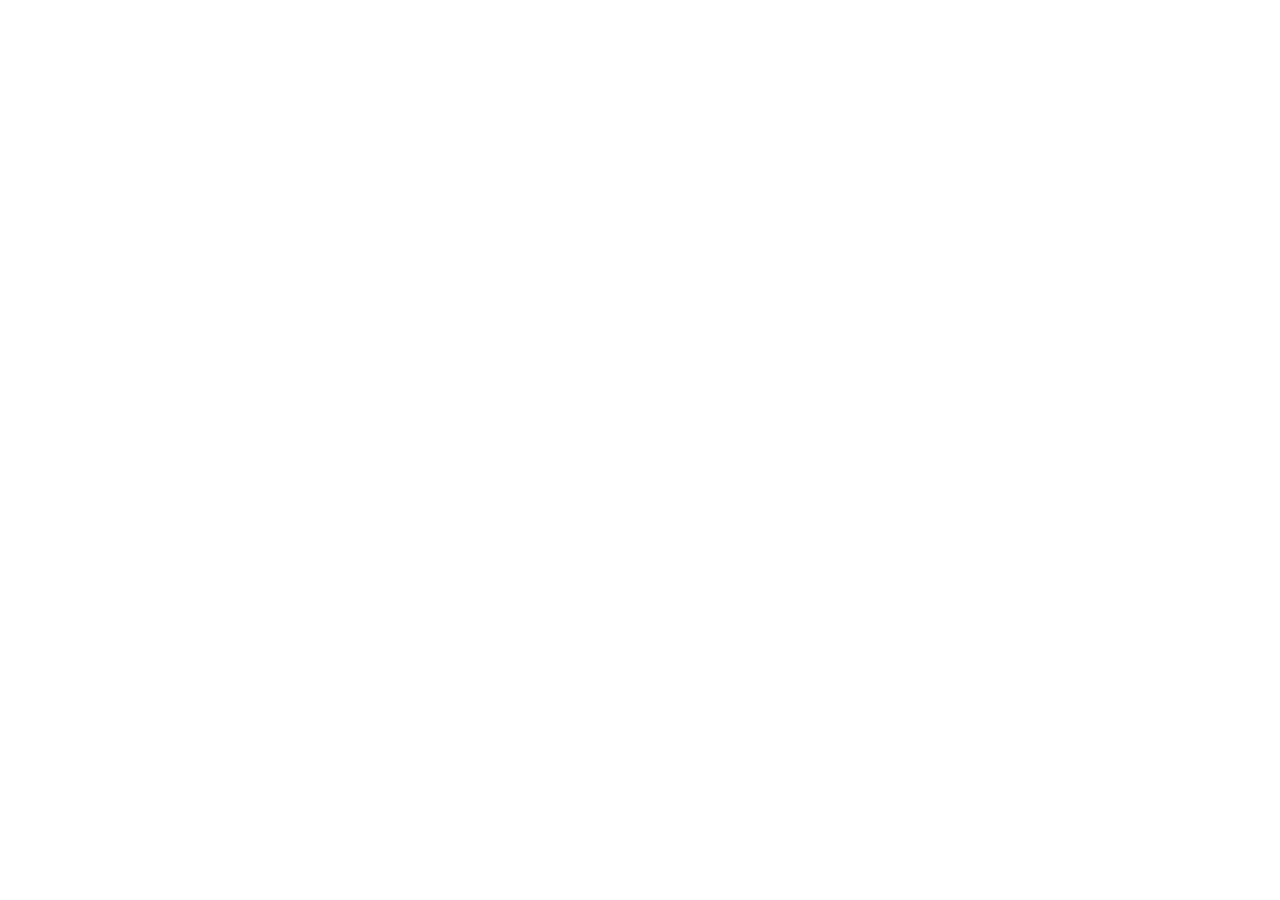
==== commit f2a552b3: "Redirect atlas links to the unified 7x7 Stories site" ====
--- a/stories/boss-huang/index.html
+++ b/stories/boss-huang/index.html
@@ -1,16 +1 @@
-<!doctype html><html lang="en"><head><meta charset="utf-8"><meta name="viewport" content="width=device-width,initial-scale=1"><meta name="description" content="Boss Huang on youth leadership in Taiwan and San Francisco, finding community, and building 7x7 Stories."><title>Boss Huang · Finding support. Building change. · 7x7 Stories</title><link rel="stylesheet" href="../../story.css?v=bb66f2e9b196"><link rel="stylesheet" href="../../theme.css?v=f44aa53bf625"><script src="../../theme.js?v=5d328eca664b"></script></head><body class="story-page"><a class="skip" href="#story">Skip to story</a>
-
-<header><a class="brand" href="../../index.html"><img src="../../assets/mark.svg" alt="" width="39" height="39">7x7 Stories</a><nav aria-label="Main navigation"><a href="../../index.html">Find support</a><a href="../../index.html#stories">Our stories</a><a href="#places">Places in this story</a></nav><button class="theme-toggle" type="button" aria-pressed="false"><span class="theme-indicator" aria-hidden="true"></span>Dark mode</button></header>
-<main><article><div class="cover"><div class="cover-copy"><p class="eyebrow">YOUTH LEADERSHIP · TAIWAN &amp; SAN FRANCISCO</p><h1>Finding support.<br>Building change.</h1><p class="dek">From student-led programs in Taiwan to youth advocacy in SF, Boss is working to make opportunities easier to find and help young people shape their communities.</p><p class="byline"><b>Boss Huang</b>Youth organizer, builder &amp; HYPE Youth Advisory Board member<span>7x7 profile · 3 minute read</span></p></div><figure class="cover-photo"><img src="../../assets/stories/boss/portrait.jpg" alt="Boss Huang seated for a portrait in a navy blazer with a yellow pocket square." width="864" height="1208"><figcaption>Boss Huang · Portrait from his portfolio</figcaption></figure></div>
-<div class="article-layout"><div class="story" id="story"><p class="lead">Boss Huang enjoys cooking, baking, taking photos, and exploring San Francisco with friends old and new. Alongside those interests is a commitment that began in childhood: bringing young people together and creating opportunities for them.</p>
-<section id="taiwan"><p class="chapter">WHERE HE STARTED</p><h2>Making space for other young people</h2><p>Boss grew up in New Taipei, Taiwan. He started volunteering at four and homeschooling at eight, with room to follow his interests in education, sustainability, and technology.</p><p>At twelve, he started his own volunteer team, Soft Skills Union. The team organized student-led learning programs, including bilingual STEAM camps for rural students. Together, they raised funds, planned activities, and ran the programs.</p><p>Later, Boss became the youngest member of New Taipei’s Youth Affairs Committee. Working with fellow commissioners and city staff, he helped make the case for a NT$130 million budget to establish a dedicated Youth Affairs Bureau. It gave him experience turning young people’s priorities into proposals, funding, and programs.</p></section>
-<figure class="documentary"><img src="../../assets/stories/boss/youth-commission.jpg" alt="Boss speaking into a microphone at a New Taipei youth committee meeting." width="1600" height="1067" loading="lazy"><figcaption>Taking part in youth policy in New Taipei. Photo from Boss’s portfolio.</figcaption></figure>
-<section id="support"><p class="chapter">FINDING SUPPORT IN SAN FRANCISCO</p><h2>A community to turn to</h2><p>Boss moved to San Francisco in 2023 to study at Minerva University. A period of financial hardship made those early months uncertain. Through a school-counselor connection, he learned about Larkin Street Youth Services.</p><p>Support from Larkin Street helped him continue his education and find opportunities in employment and the arts. His experience of navigating that support now informs his interest in making resources easier for other young people to find.</p></section>
-<section id="leadership"><p class="chapter">LEADING HERE, TOO</p><h2>Listening, making, and showing up</h2><p>Through YouthForce, Boss joined Larkin Street’s marketing team. He wrote youth stories, filmed and edited interviews for Performing Arts Night, and developed a campaign about the opportunities young people pursue with support.</p><p>The work gave him practice telling stories with care: listening, asking permission, and keeping people’s interests and ambitions in view. He also spoke at the Bay Area CFO of the Year Awards, sharing his experience with an audience that could help support more opportunities for youth.</p><p>Boss is also a member of HYPE Center’s Youth Advisory Board. He has helped put together a heritage event with other board members and is continuing to explore where he can contribute.</p></section>
-<figure class="documentary"><img src="../../assets/stories/boss/cfo-speaking.jpg" alt="Boss smiling while speaking at a podium at the Bay Area CFO of the Year Awards." width="1567" height="1045" loading="lazy"><figcaption>Sharing his experience at the Bay Area CFO of the Year Awards.</figcaption></figure>
-<section id="next"><p class="chapter">WHAT COMES NEXT</p><h2>Helping people find a way in</h2><p>At Minerva, where he studies computer science and business, Boss’s EcoCoin capstone explores what gets people to participate in community cleanups. It is an ongoing effort to test the assumptions behind an idea before building further.</p><p>With 7x7, he is bringing his experience as a young person, organizer, and builder to a resource map and a space for youth stories. People can recommend resources, flag outdated information, and choose what they want to share about their own lives.</p><p>His aim is to help more young people find useful support and take part in shaping their communities. Building 7x7 is one way he is putting that aim into practice.</p></section>
-<div class="invitation"><p class="chapter">YOUR STORY HAS A PLACE HERE</p><h2>What’s helped you find your way?</h2><p>Share an experience, a piece of art, or an idea with the 7x7 team. You choose what you share and how you’re named.</p><div class="actions"><a class="button" href="../../index.html?nominate=self#stories">Share your story</a><a class="button secondary" href="../../index.html?nominate=other#stories">Nominate someone you know</a></div><p class="small">A nomination is not consent to publish. You can use the resource guide without sharing a story.</p></div></div>
-<aside class="sidebar" id="places" aria-label="Places connected to this story"><h2>Places in this story</h2><div class="place"><p class="area">MISSION / POTRERO</p><h3>HYPE Center</h3><p>A youth-designed center with practical resources and a Youth Advisory Board.</p><a href="https://www.freedom-forward.org/hypecenter">Visit HYPE’s website</a></div><div class="place"><p class="area">SAN FRANCISCO</p><h3>Larkin Street Youth Services</h3><p>Education, employment, creative opportunities, and support for young people.</p><a href="https://larkinstreetyouth.org/drop-in/">Find a way to connect</a></div><a class="button" href="../../index.html">Explore the 7x7 resource map</a><p class="sidebar-note">A personal experience is not a guarantee of current eligibility or availability. Check the resource listing and contact the provider.</p><div class="about-boss"><h3>Beyond the projects</h3><p>Cooking and baking, movies, photography, and exploring with friends. He enjoys ice skating and has worked at an ice rink. Snowboarding is a recent addition: two outings so far.</p><p class="small">From Taiwan · Minerva class of 2027</p><a href="https://bosshtw.github.io/portfolio/">Explore his portfolio</a></div></aside></div></article></main>
-
-<footer><span>7x7 Stories · San Francisco</span><span>Young people’s stories. Shared on their terms.</span></footer>
-</body></html>+<!doctype html><html lang="en"><head><meta charset="utf-8"><meta name="viewport" content="width=device-width,initial-scale=1"><title>7x7 Stories has moved</title><link rel="canonical" href="https://bosshtw.github.io/7x7-stories/stories/boss-huang/"><meta http-equiv="refresh" content="0;url=https://bosshtw.github.io/7x7-stories/stories/boss-huang/"><script>location.replace('https://bosshtw.github.io/7x7-stories/stories/boss-huang/' + location.search + location.hash);</script></head><body><p>7x7 Stories has moved. <a href="https://bosshtw.github.io/7x7-stories/stories/boss-huang/">Continue to 7x7 Stories</a>.</p></body></html>
